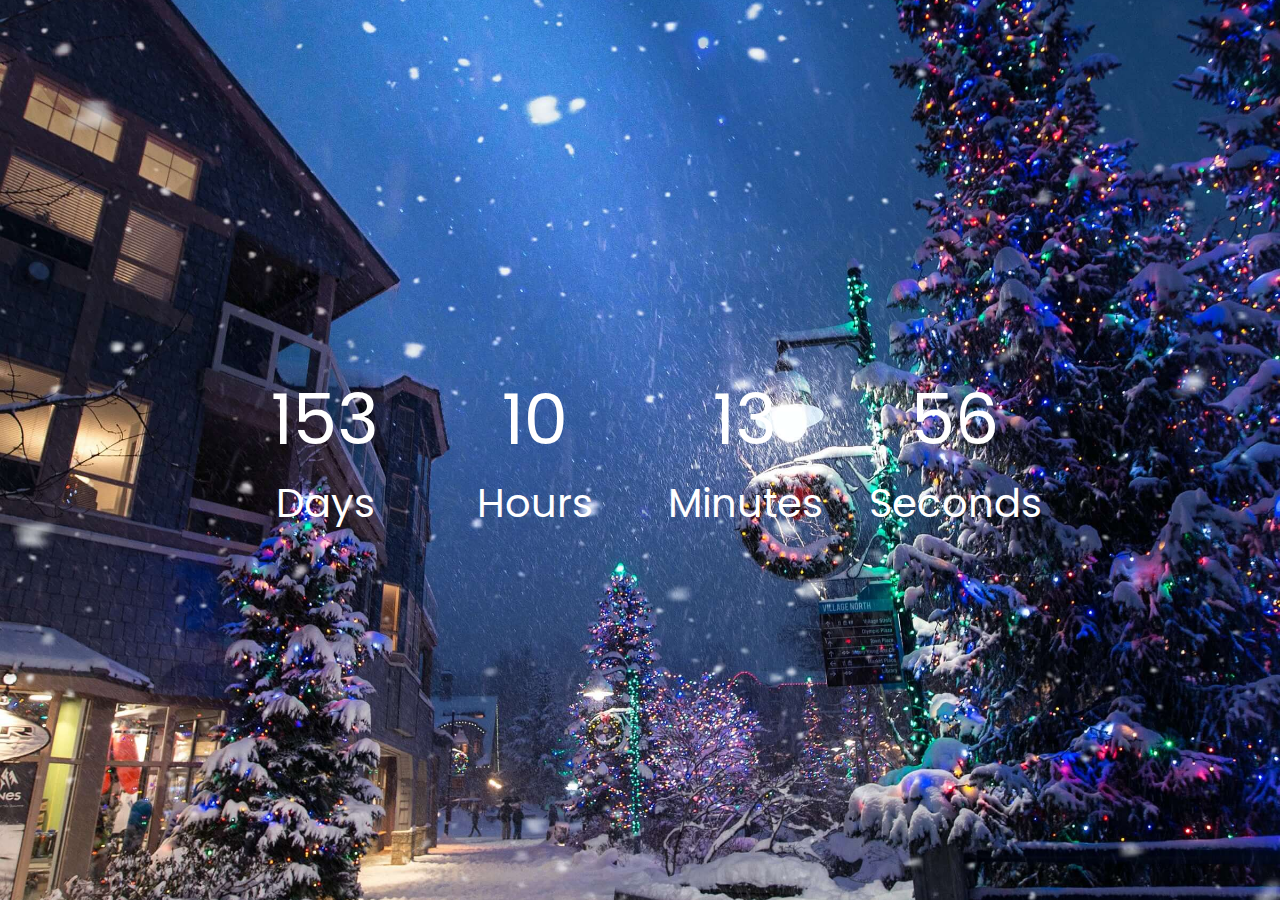
==== index.html @ 8b429cb6 "my chrismas countdown app" ====
<!DOCTYPE html>
<html lang="en">
<head>
    <meta charset="UTF-8">
    <meta http-equiv="X-UA-Compatible" content="IE=edge">
    <meta name="viewport" content="width=device-width, initial-scale=1.0">
    <link rel="stylesheet" href="/styles.css">
    <script src="/script.js" defer></script>
    <title>Chrismas Countdown App</title>
</head>
<body>

    <img src="/img/pic.jpg" alt="" class="full-img">

    <div class="countdown-body">
        <div class="day">
            <div class="dayEl">1</div>
            <span class="letter days">mind</span>
        </div>

        <div class="hour">
            <div class="hourEl">2</div>
            <span class="letter hours">mind</span>
        </div>

        <div class="min">
            <div class="minEl">2</div>
            <span class="letter mins">mind</span>
        </div>

        <div class="sec">
            <div class="secEl">2</div>
            <span class="letter secs">mind</span>
        </div>
    </div>
    
    
</body>
</html>
---- styles.css ----
@import url('https://fonts.googleapis.com/css2?family=Poppins:ital,wght@0,100;0,200;0,300;0,400;0,500;0,600;0,700;1,800&display=swap');


*{
    margin: 0;
    padding: 0;
    box-sizing: border-box;
    font-family: "poppins", sans-serif;
}

body{
    min-height: 100vh;
    max-height: 100vh;
    width: 100%;
    display: flex;
    justify-content: center;
    align-items: center;
    overflow: hidden;
    position: relative;
}

.full-img{
    width: 100%;
    max-height: 100vh;
    min-height: 100vh;
    object-fit: cover;
    object-position: center;
}

.countdown-body{
    width: 100%;
    position: absolute;
    top: 50%;
    left: 50%;
    transform: translate(-50%, -50%);
    color: white;
    display: grid;
    grid-template-columns: repeat(4, 210px);
    justify-content: center;
    align-items: center;
}

.day, .hour, .min, .sec{
    text-align: center;
}

.dayEl, .hourEl, .minEl, .secEl{
    font-size: 70px;
}

.days, .secs, .mins, .hours{
    font-size: 40px;
} 










/* chrismas day styles */

.chrismas-cont{
    position: absolute;
    top: 50%;
    left: 50%;
    transform: translate(-50%, -50%);
}


.chrismas-cont::after{
    content: "";
    width: 100px;
    height: 80px;
    background-color: black;
    background: url(/img/hat.png);
    background-repeat: no-repeat;
    background-size: 100px 70px;  
    display: inline-block;
    position: absolute;
    top: 9px;
    left: -32px;
    object-fit: contain;
    object-position: bottom;
    z-index: 9;
}

.merry{
    --bg-size: 400%;
    font-size: 70px;
    word-spacing: 10px;
    letter-spacing: 2px;
    background: linear-gradient(270deg, rgb(243, 222, 34), rgb(226, 14, 14), rgb(18, 18, 206)) 0 0 / var(--bg-size) 100%;;
    background-clip: text;
    -webkit-background-clip: text;
    -webkit-text-fill-color: transparent;
    color: transparent;
}

@media (prefers-reduced-motion: no-preference) {
    .merry {
      animation: move-bg 8s ease-in-out infinite;
    }
    @keyframes move-bg {
      to {
        background-position: var(--bg-size) 0;
      }
    }
}

  
/* falling card */

.overCard{ 
    width: 15px;
    height: 15px;
    display: block;
    position: absolute;
    top: -130px;
    z-index: 100;
}

.card1{
    background-color: yellow;
    clip-path: polygon(25% 0%, 72% 0, 49% 100%, 0% 100%);
    animation: card 8s ease-in-out infinite;
}

.card2{
    background-color: blue;
    clip-path: polygon(91% 0, 0 0, 62% 46%);
    animation: card 8s ease-in-out infinite;
}

.card3{
    background-color: white;
    clip-path: polygon(50% 0%, 100% 38%, 82% 100%, 18% 100%, 0% 38%);
    animation: card 8s ease-in-out infinite;
}

.card4{
    background-color: red;
    clip-path: polygon(50% 0%, 61% 35%, 98% 35%, 68% 57%, 79% 91%, 50% 70%, 21% 91%, 32% 57%, 2% 35%, 39% 35%);
    animation: card 8s ease-in-out infinite;
}

@keyframes card{
    to{
        transform: translateY(100vh);
        opacity: 0;
    }
}



@media only screen and (max-width: 900px){

    body{
        overflow: hidden;

    }

    .countdown-body{
        width: 100%;
        display: flex;
        flex-wrap: wrap;
        column-gap: 30px;
        row-gap: 30px;
        justify-content: space-evenly;
    }

    .chrismas-cont{
        width: fit-content;
        
    }

    .merry{
        font-size: 50px;
        word-spacing: 5px;
        letter-spacing: 1px;
    }


    .chrismas-cont::after{
        content: "";
        width: 50px;
        height: 50px;
        background-color: black;
        background: url(/img/hat.png);
        background-repeat: no-repeat;
        background-size: 30px 30px;  
        display: inline-block;
        position: absolute;
        top: 9px;
        left: -8px;
        object-fit: contain;
        object-position: bottom;
        z-index: 9;
    }

}


/* chrismas light */

.light-cont{
    position: absolute;
    top: 0;
    left: 0;
    height: 100%;
    width: 100%;
    display: flex;
    flex-direction: column;
    justify-content: space-between;
    border: 0.5px solid white;
    animation: line 6s ease-in-out infinite;
}

.span_1, .span_2{
    display: flex;
    justify-content: space-between;
}

.bulb{
    width: 10px;
    height: 10px;
    background-color: rgb(8, 139, 78);
    display: block;
    border-radius: 50%;
}

.bulb-8{
    position: absolute;
    right: -5px;
    top: 50%;
}

.bulb-9{
    position: absolute;
    top: 50%;
    left: -5px;
}

@keyframes line {
    0%{
        border: 0.5px solid #C30F16;
    }
    20%{
        border: 0.5px solid #599C5D;
    }
    40%{
        border: 0.5px solid #F1D900;
    }
    60%{
        border: 0.5px solid #2A8FBD;
    }
    80%{
        border: 0.5px solid #663398;
    }
   100%{
        border: 0.5px solid #C1A520;
    }
}
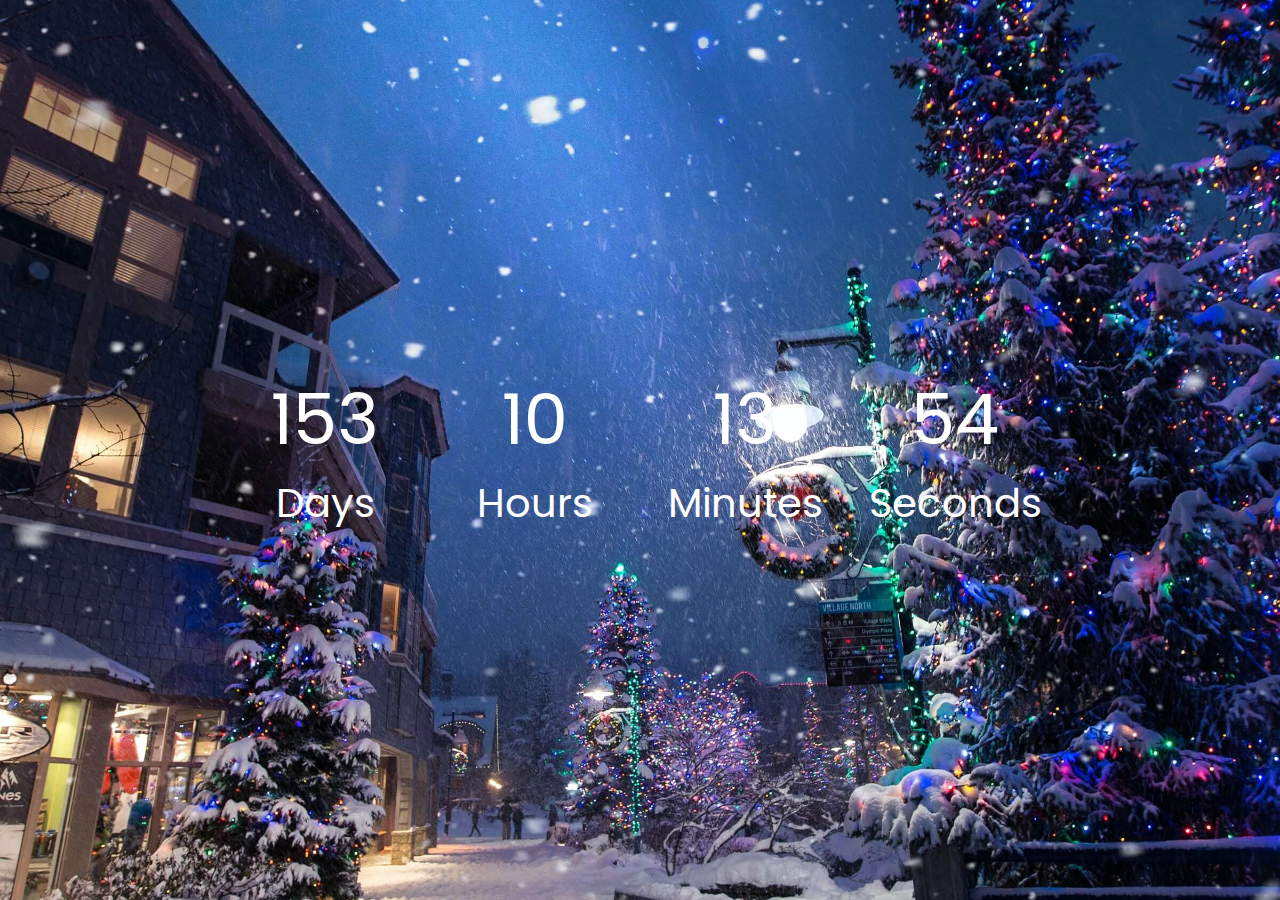
==== commit ac7fdd04: "meta tags added" ====
--- a/index.html
+++ b/index.html
@@ -1,12 +1,14 @@
 <!DOCTYPE html>
 <html lang="en">
 <head>
+    <title>Chrismas Countdown App</title>
     <meta charset="UTF-8">
     <meta http-equiv="X-UA-Compatible" content="IE=edge">
     <meta name="viewport" content="width=device-width, initial-scale=1.0">
+    <meta name="author" content="AJIDE SHAMSIDEEN">
+    <meta name="description" content="a chrismas countdown application">
     <link rel="stylesheet" href="/styles.css">
     <script src="/script.js" defer></script>
-    <title>Chrismas Countdown App</title>
 </head>
 <body>
 
